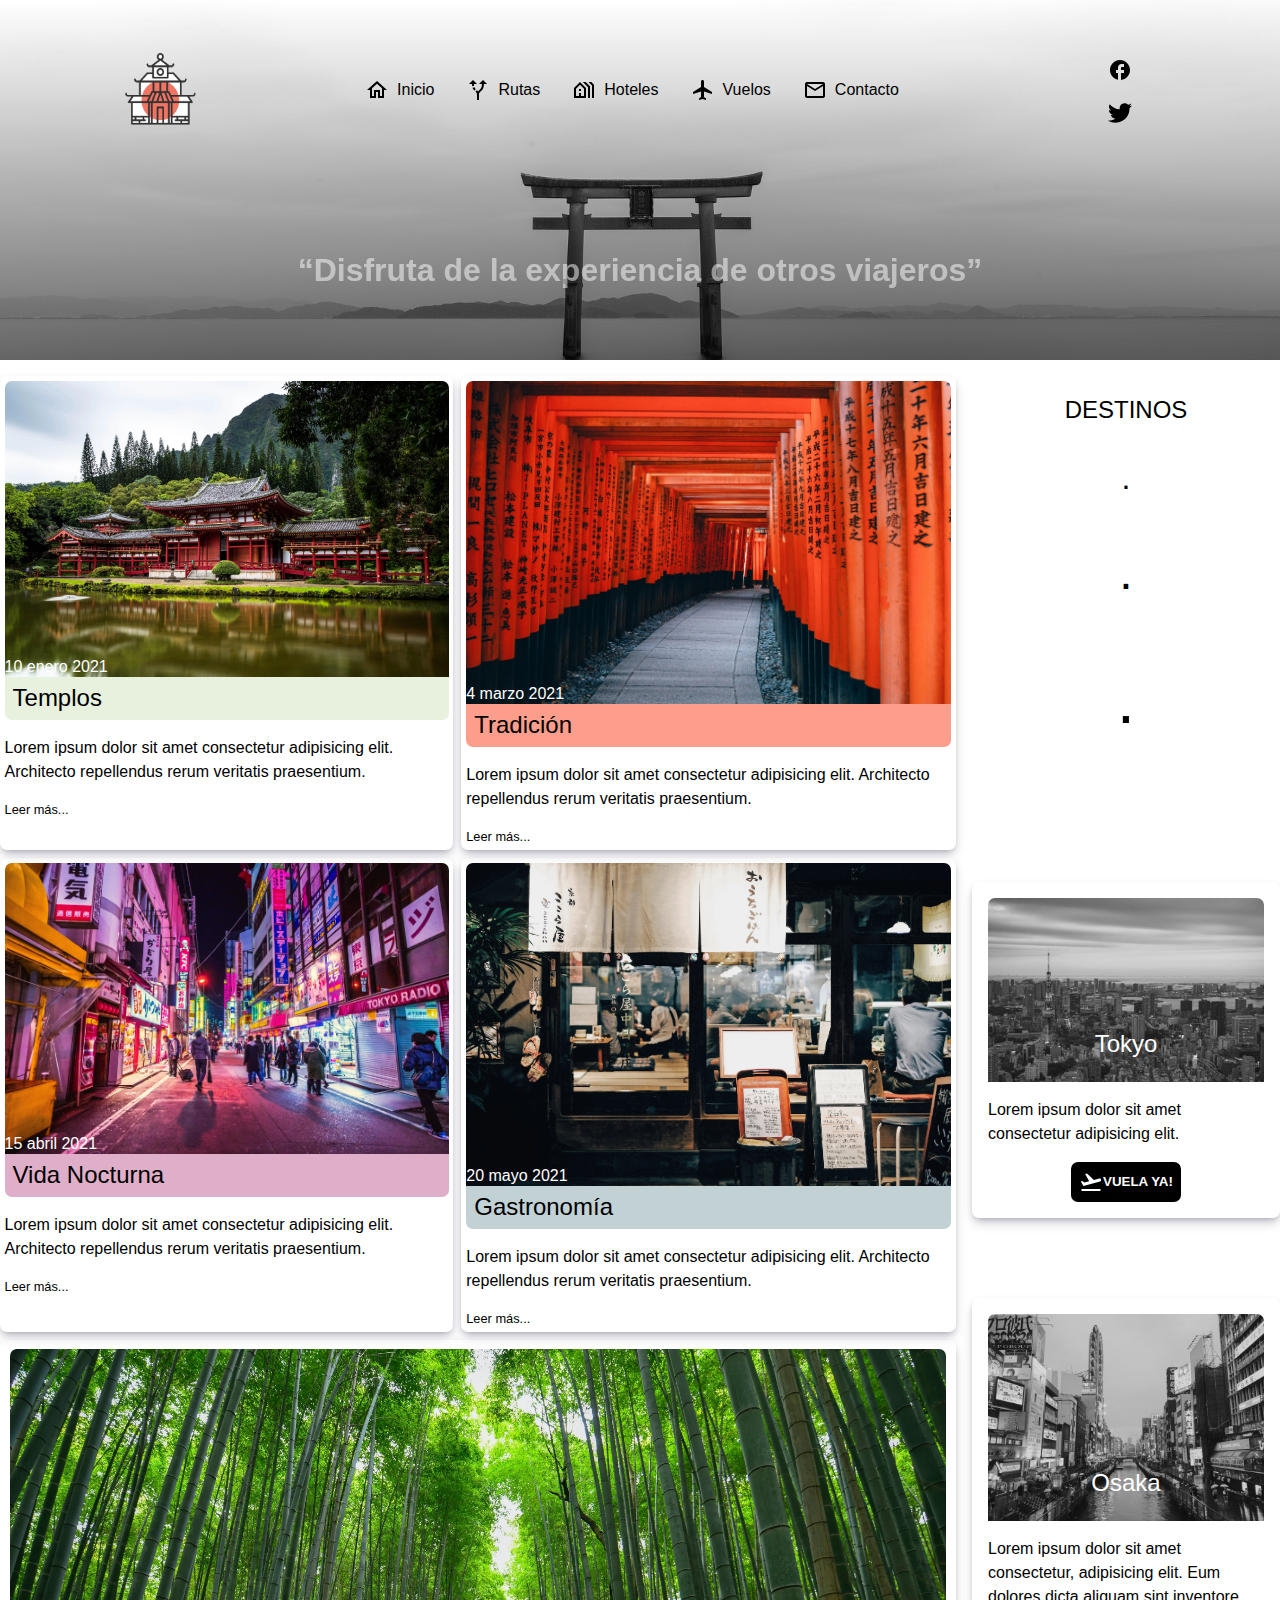
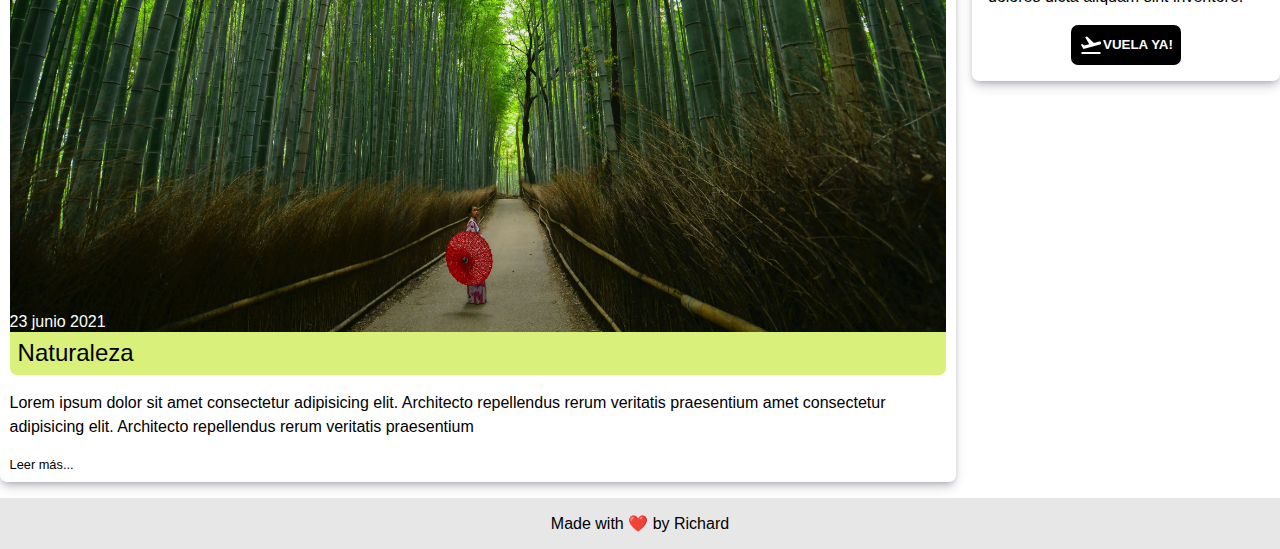
==== nivel-3/index.html @ 6fb0dcaf "almost finished, need to check article image sizes to make them even" ====
<!DOCTYPE html>
<html lang="en">
  <head>
    <meta charset="UTF-8" />
    <meta http-equiv="X-UA-Compatible" content="IE=edge" />
    <meta name="viewport" content="width=device-width, initial-scale=1.0" />
    <title>Japan Tourism</title>
    <link rel="stylesheet" href="styles.css" />
  </head>
  <body>
    <div class="headerhero-grid_container">
      <header>
        <div class="logo">
          <img src="./assets/logo.png" alt="website logo" />
        </div>
        <nav class="navigation-bar">
          <a href="#inicio"> <img src="./assets/home.svg" alt="" />Inicio</a>

          <a href="#rutas"> <img src="./assets/route.svg" alt="" />Rutas</a>
          <a href="#hoteles"> <img src="./assets/hotel.svg" alt="" />Hoteles</a>
          <a href="#vuelos"> <img src="./assets/flights.svg" alt="" />Vuelos</a>
          <a href="#contacto">
            <img src="./assets/email.svg" alt="" />Contacto</a
          >
        </nav>
        <div class="social-networks">
          <a href="#inicio"> <img src="./assets/facebook.svg" alt="" /> </a>

          <a href="#rutas"> <img src="./assets/twitter.svg" alt="" /></a>
        </div>
      </header>

      <div class="hero">
        <h1>“Disfruta de la experiencia de otros viajeros”</h1>
      </div>
    </div>
    <main>
      <section class="articles-section">
        <article>
          <div>
         <img src="./assets/articles/temple.webp" alt="" /> 

            <time>10 enero 2021</time>
          </div>
          <h2 class="temples">Templos</h2>
          <p>
            Lorem ipsum dolor sit amet consectetur adipisicing elit. Architecto
            repellendus rerum veritatis praesentium.
          </p>
          <span>Leer más...</span>
        </article>
        <article>
          <div>
        <img  src="./assets/articles/tradition.webp" alt="" /> 
            <time>4 marzo 2021</time>
          </div>
          <h2 class="tradition">Tradición</h2>
          <p>
            Lorem ipsum dolor sit amet consectetur adipisicing elit. Architecto
            repellendus rerum veritatis praesentium.
          </p>
          <span>Leer más...</span>
        </article>
        <article>
          <div>
  <img src="./assets/articles/nightlife.webp" alt="" /> 

            <time>15 abril 2021</time>
          </div>
          <h2 class="nightlife">Vida Nocturna</h2>
          <p>
            Lorem ipsum dolor sit amet consectetur adipisicing elit. Architecto
            repellendus rerum veritatis praesentium.
          </p>
          <span>Leer más...</span>
        </article>
        <article>
          <div>
     <img src="./assets/articles/food.webp" alt="" /> 

            <time>20 mayo 2021</time>
          </div>
          <h2 class="gastronomy">Gastronomía</h2>
          <p>
            Lorem ipsum dolor sit amet consectetur adipisicing elit. Architecto
            repellendus rerum veritatis praesentium.
          </p>
          <span>Leer más...</span>
        </article>
        <article>
          <div>
           <img class="natureImg" src="./assets/articles/nature.webp" alt="" /> 
            <time>23 junio 2021</time>
          </div>
          <h2 class="nature">Naturaleza</h2>
          <p>
            Lorem ipsum dolor sit amet consectetur adipisicing elit. Architecto
            repellendus rerum veritatis praesentium amet consectetur adipisicing
            elit. Architecto repellendus rerum veritatis praesentium
          </p>
          <span>Leer más...</span>
        </article>
      </section>
    </main>

      <aside class="articles-aside">
        <div>
        <h2>DESTINOS</h2>
        <p>.</p>
        <p>.</p>
        <p>.</p>

      </div>
        <article>
  
          <div>
         <img src="./assets/articles/tokyo.webp" alt="" /> 
          <h2>Tokyo</h2>
         
        </div>
        <p>Lorem ipsum dolor sit amet consectetur adipisicing elit. </p>
       <button><img src="assets/takeoffw.svg">VUELA YA!</button>
      </article>
       
        <article> <div>
         <img src="./assets/articles/osaka.webp" alt="" /> 
          <h2>Osaka</h2>
        </div>
        <p>Lorem ipsum dolor sit amet consectetur, adipisicing elit. Eum dolores dicta aliquam sint inventore.</p>
        <button><svg xmlns="http://www.w3.org/2000/svg" height="24px" viewBox="0 0 24 24" width="24px" fill="#FFFFFF"><path d="M0 0h24v24H0V0z" fill="none"/><path d="M2.5 19h19v2h-19v-2zm19.57-9.36c-.21-.8-1.04-1.28-1.84-1.06L14.92 10l-6.9-6.43-1.93.51 4.14 7.17-4.97 1.33-1.97-1.54-1.45.39 2.59 4.49L21 11.49c.81-.23 1.28-1.05 1.07-1.85z"/></svg>VUELA YA!</button>
      </aside>
   
    <footer><div class="footer">Made with ❤️ by Richard</div></footer>
  </body>
</html>
---- nivel-3/styles.css ----
body {
  font-family: -apple-system, BlinkMacSystemFont, 'Segoe UI', Roboto, Oxygen,
    Ubuntu, Cantarell, 'Open Sans', 'Helvetica Neue', sans-serif;
  padding: 0;
  margin: 0;
  box-sizing: border-box;
  display: grid;
  grid-template-columns: 1fr 1fr 1fr 1fr;
  grid-template-rows: auto;
  grid-template-areas:
    'headerhero headerhero headerhero headerhero'
    'main main main sidebar'
    'footer footer footer footer';
  gap: 1rem;
}

.headerhero-grid_container {
  min-height: 40vh;
  background-image: linear-gradient(
      0deg,
      rgba(0, 0, 0, 0.571),
      rgba(255, 0, 0, 0)
    ),
    url(./assets/cabecera.jpg);
  background-position: center;
  background-size: 100%;
  background-repeat: no-repeat;
  grid-area: headerhero;
  display: grid;
  grid-template-rows: 1fr 1fr;
  grid-template-columns: 1fr 1fr 1fr 1fr;
  grid-template-areas:
    'header header header header'
    'hero hero hero hero';
}

header {
  grid-area: header;
  display: grid;
  grid-template-columns: repeat(4, 1fr);
  grid-template-areas: 'logo nav nav social';
}

.logo {
  grid-area: logo;
  margin: auto;
}

.logo img {
  width: 5rem;
  height: 5rem;
}

.navigation-bar {
  margin: auto;
  grid-area: nav;
  display: flex;
  flex-wrap: wrap;
  justify-content: center;
}

.navigation-bar a {
  text-decoration: none;
  display: inline-flex;
  color: inherit;
  align-items: center;
  margin-right: 1rem;
  padding: 0.5rem;
  border-radius: 7px;
  transition: transform 0.5s ease-in-out, background 0.5s ease-in-out;
}

.navigation-bar a img {
  margin-right: 0.5rem;
}

.navigation-bar a:hover {
  background-color: rgba(255, 255, 255, 0.322);
  transform: scale(1.1);
}

.social-networks {
  grid-area: social;
  margin: auto;
  display: flex;
  flex-direction: column;
}

.social-networks a {
  text-decoration: none;
  color: inherit;
  display: flex;
  align-items: center;
  margin-top: 0.2rem;
  padding: 0.5rem;
  border-radius: 7px;
  transition: transform 0.5s ease-in-out, background 0.5s ease-in-out;
}

.social-networks a:hover {
  background-color: rgba(255, 255, 255, 0.322);
  transform: scale(1.1);
}

.hero {
  grid-area: hero;
  margin: auto;
}

.hero h1 {
  text-align: center;
  opacity: 50%;
  color: white;
}

main {
  grid-area: main;
}

article p {
  font-weight: 200;
  line-height: 1.5rem;
}

.articles-section {
  display: grid;
  grid-template-columns: 1fr 1fr 1fr 1fr;
  grid-template-columns: auto;
  grid-template-areas:
    'first first second second'
    'third third fourth fourth'
    'fifth fifth fifth fifth';
  gap: 0.5rem;
}

.articles-section article {
  box-shadow: rgba(50, 50, 93, 0.25) 0px 6px 12px -2px,
    rgba(0, 0, 0, 0.3) 0px 3px 7px -3px;
  border-radius: 7px;
  padding: 1%;
}

.articles-section article:nth-child(1) {
  grid-area: first;
}

.articles-section article div {
}

.articles-section article img {
  width: 100%;
  height: 100%;
  margin-bottom: -5px;
  border-radius: 7px 7px 0px 0px;
}

.articles-section article span {
  font-size: 0.8rem;
  cursor: pointer;
}

.articles-section article div {
  position: relative;
}

.articles-section article time {
  position: absolute;
  z-index: 1;
  bottom: 0;
  left: 0;
  color: white;

  font-weight: 200;
}

.articles-section article h2 {
  margin: 0;
  padding: 0;
  font-weight: 300;
  padding: 0.5rem;
  border-radius: 0px 0px 7px 7px;
}

.tradition {
  background-color: #f94a2789;
}

.temples {
  background-color: #cee3bc7c;
}

.nightlife {
  background-color: #c1609482;
}

.gastronomy {
  background-color: #7fa0a57b;
}

.nature {
  background-color: #b6e30085;
}

.articles-section article:nth-child(2) {
  grid-area: second;
}
.articles-section article:nth-child(3) {
  grid-area: third;
}
.articles-section article:nth-child(4) {
  grid-area: fourth;
}
.articles-section article:nth-child(5) {
  grid-area: fifth;
}
.articles-aside {
  grid-area: sidebar;
}

.articles-aside article {
  margin-top: 5rem;
  box-shadow: rgba(50, 50, 93, 0.25) 0px 6px 12px -2px,
    rgba(0, 0, 0, 0.3) 0px 3px 7px -3px;
  padding: 1rem;
  border-radius: 7px;
}

.articles-aside div {
  position: relative;
}

.articles-aside div {
  display: flex;
  flex-direction: column;
  justify-content: center;
  align-items: center;
}

.articles-aside div p {
  margin-top: 1rem;
}

.articles-aside div h2 {
  font-weight: 400;
}

.articles-aside div p:nth-child(2) {
  font-size: 2rem;
}
.articles-aside div p:nth-child(3) {
  font-size: 3rem;
}
.articles-aside div p:nth-child(4) {
  font-size: 4rem;
}

.articles-aside article img {
  border-radius: 7px 7px 0px 0px;

  max-width: 100%;
  max-height: 50%;
  filter: saturate(0);
  transition: filter 0.5s ease-in-out;
}

.articles-aside article img:hover {
  filter: saturate(1);
}

.articles-aside article h2 {
  position: absolute;
  bottom: 0;
  text-align: center;
  color: white;
  width: 100%;
  font-weight: 300;
  padding: 0.2rem;
}

.articles-aside article button {
  display: flex;
  align-items: center;
  margin: 0 auto;
  padding: 0.5rem;
  background-color: black;
  border-radius: 7px;
  border: none;
  color: white;
  font-weight: 700;
  margin-top: 1rem;
  cursor: pointer;
  transition: transform 0.4s ease-in-out;
}

.articles-aside article button:hover {
  transform: scale(1.2);
}

footer {
  grid-area: footer;
}

.footer {
  padding: 1rem;
  text-align: center;

  font-weight: 200;
  background-color: #c9c9c96f;
}

@media only screen and (max-width: 600px) {
  body {
    grid-template-areas:
      'headerhero headerhero headerhero headerhero'
      'main main main main'
      'sidebar sidebar sidebar sidebar'
      'footer footer footer footer';
  }
}

@media only screen and (max-device-width: 480px) {
  .articles-section {
    grid-template-areas:
      'first first first first'
      'second second second second'
      'third third third third'
      'fourth fourth fourth fourth'
      'fifth fifth fifth fifth';
  }

  .headerhero-grid_container {
  }

  header {
    grid-template-areas:
      'logo logo logo logo'
      'nav nav nav nav'
      'social social social social';
  }

  .social-networks {
    flex-direction: row;
  }

  .hero,
  .hero h1 {
    margin: 0px;
  }

  .hero h1 {
    font-size: 1.5rem;
    margin-top: 0.5rem;
  }
}
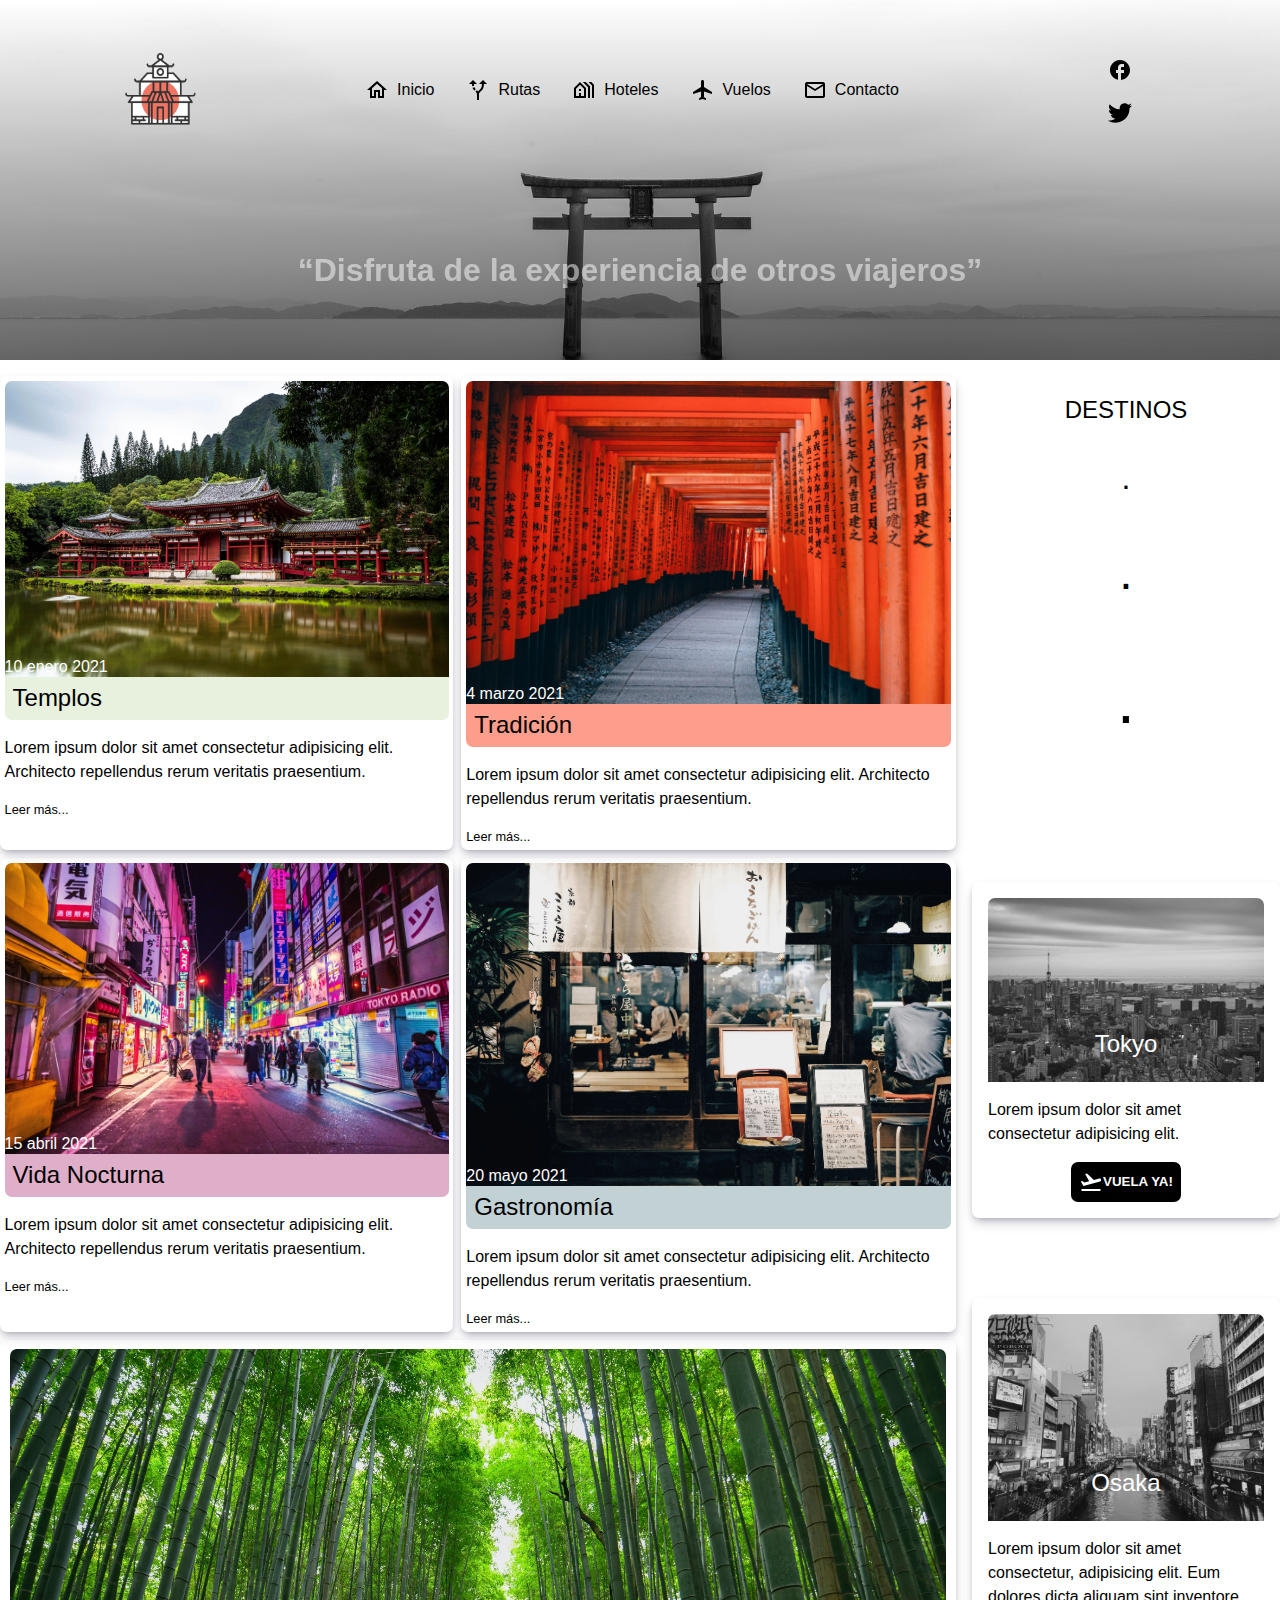
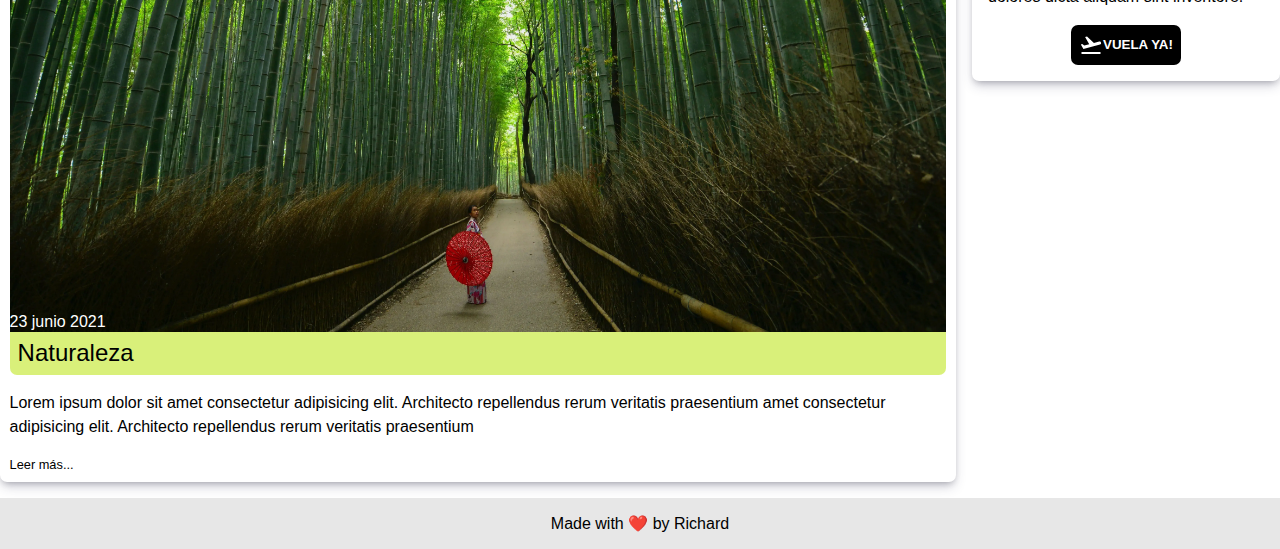
==== commit be2e804c: "finished third star" ====
--- a/nivel-3/index.html
+++ b/nivel-3/index.html
@@ -15,7 +15,6 @@
         </div>
         <nav class="navigation-bar">
           <a href="#inicio"> <img src="./assets/home.svg" alt="" />Inicio</a>
-
           <a href="#rutas"> <img src="./assets/route.svg" alt="" />Rutas</a>
           <a href="#hoteles"> <img src="./assets/hotel.svg" alt="" />Hoteles</a>
           <a href="#vuelos"> <img src="./assets/flights.svg" alt="" />Vuelos</a>
@@ -38,20 +37,22 @@
       <section class="articles-section">
         <article>
           <div>
-         <img src="./assets/articles/temple.webp" alt="" /> 
+            <img src="./assets/articles/temple.webp" alt="" />
 
             <time>10 enero 2021</time>
           </div>
           <h2 class="temples">Templos</h2>
-          <p>
-            Lorem ipsum dolor sit amet consectetur adipisicing elit. Architecto
-            repellendus rerum veritatis praesentium.
-          </p>
-          <span>Leer más...</span>
+          <div class="prueba">
+            <p>
+              Lorem ipsum dolor sit amet consectetur adipisicing elit.
+              Architecto repellendus rerum veritatis praesentium.
+            </p>
+            <span>Leer más...</span>
+          </div>
         </article>
         <article>
           <div>
-        <img  src="./assets/articles/tradition.webp" alt="" /> 
+            <img src="./assets/articles/tradition.webp" alt="" />
             <time>4 marzo 2021</time>
           </div>
           <h2 class="tradition">Tradición</h2>
@@ -63,7 +64,7 @@
         </article>
         <article>
           <div>
-  <img src="./assets/articles/nightlife.webp" alt="" /> 
+            <img src="./assets/articles/nightlife.webp" alt="" />
 
             <time>15 abril 2021</time>
           </div>
@@ -76,7 +77,7 @@
         </article>
         <article>
           <div>
-     <img src="./assets/articles/food.webp" alt="" /> 
+            <img src="./assets/articles/food.webp" alt="" />
 
             <time>20 mayo 2021</time>
           </div>
@@ -89,7 +90,8 @@
         </article>
         <article>
           <div>
-           <img class="natureImg" src="./assets/articles/nature.webp" alt="" /> 
+            <img class="natureImg" src="./assets/articles/nature.webp" alt="" />
+
             <time>23 junio 2021</time>
           </div>
           <h2 class="nature">Naturaleza</h2>
@@ -103,33 +105,34 @@
       </section>
     </main>
 
-      <aside class="articles-aside">
-        <div>
+    <aside class="articles-aside">
+      <div>
         <h2>DESTINOS</h2>
         <p>.</p>
         <p>.</p>
         <p>.</p>
+      </div>
+      <article>
+        <div>
+          <img src="./assets/articles/tokyo.webp" alt="" />
+          <h2>Tokyo</h2>
+        </div>
+        <p>Lorem ipsum dolor sit amet consectetur adipisicing elit.</p>
+        <button><img src="assets/takeoffw.svg" />VUELA YA!</button>
+      </article>
 
-      </div>
-        <article>
-  
-          <div>
-         <img src="./assets/articles/tokyo.webp" alt="" /> 
-          <h2>Tokyo</h2>
-         
-        </div>
-        <p>Lorem ipsum dolor sit amet consectetur adipisicing elit. </p>
-       <button><img src="assets/takeoffw.svg">VUELA YA!</button>
-      </article>
-       
-        <article> <div>
-         <img src="./assets/articles/osaka.webp" alt="" /> 
+      <article>
+        <div>
+          <img src="./assets/articles/osaka.webp" alt="" />
           <h2>Osaka</h2>
         </div>
-        <p>Lorem ipsum dolor sit amet consectetur, adipisicing elit. Eum dolores dicta aliquam sint inventore.</p>
-        <button><svg xmlns="http://www.w3.org/2000/svg" height="24px" viewBox="0 0 24 24" width="24px" fill="#FFFFFF"><path d="M0 0h24v24H0V0z" fill="none"/><path d="M2.5 19h19v2h-19v-2zm19.57-9.36c-.21-.8-1.04-1.28-1.84-1.06L14.92 10l-6.9-6.43-1.93.51 4.14 7.17-4.97 1.33-1.97-1.54-1.45.39 2.59 4.49L21 11.49c.81-.23 1.28-1.05 1.07-1.85z"/></svg>VUELA YA!</button>
-      </aside>
-   
+        <p>
+          Lorem ipsum dolor sit amet consectetur, adipisicing elit. Eum dolores
+          dicta aliquam sint inventore.
+        </p>
+        <button><img src="assets/takeoffw.svg" />VUELA YA!</button>
+      </article>
+    </aside>
     <footer><div class="footer">Made with ❤️ by Richard</div></footer>
   </body>
 </html>
--- a/nivel-3/styles.css
+++ b/nivel-3/styles.css
@@ -133,6 +133,10 @@
   gap: 0.5rem;
 }
 
+.prueba {
+  height: 100%;
+}
+
 .articles-section article {
   box-shadow: rgba(50, 50, 93, 0.25) 0px 6px 12px -2px,
     rgba(0, 0, 0, 0.3) 0px 3px 7px -3px;
@@ -144,12 +148,8 @@
   grid-area: first;
 }
 
-.articles-section article div {
-}
-
 .articles-section article img {
   width: 100%;
-  height: 100%;
   margin-bottom: -5px;
   border-radius: 7px 7px 0px 0px;
 }
@@ -161,6 +161,7 @@
 
 .articles-section article div {
   position: relative;
+  width: auto;
 }
 
 .articles-section article time {
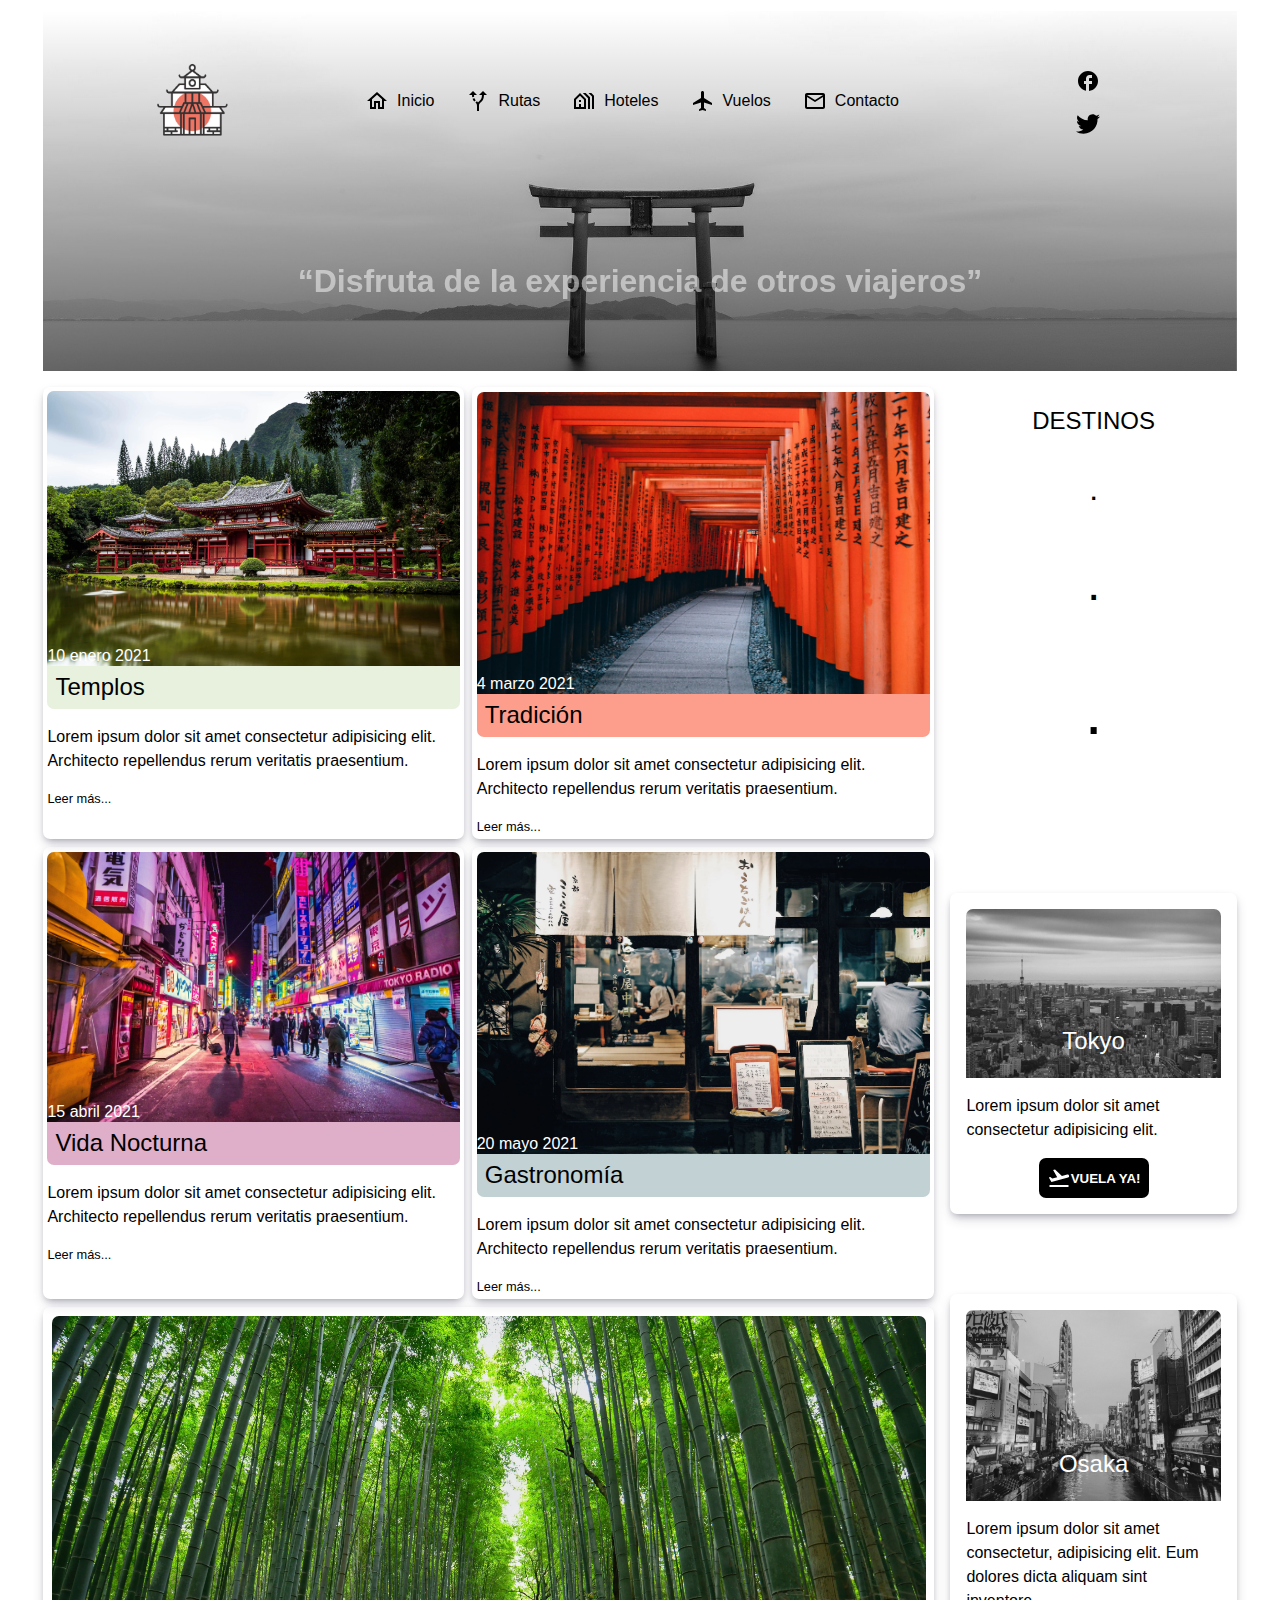
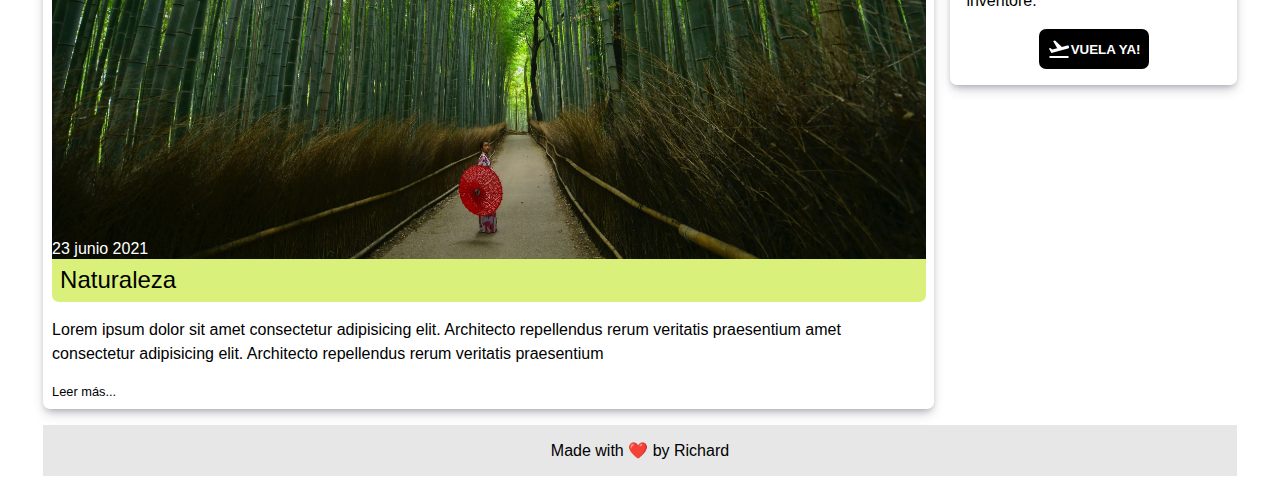
==== commit b60e3430: "container to whole web added" ====
--- a/nivel-3/index.html
+++ b/nivel-3/index.html
@@ -8,131 +8,142 @@
     <link rel="stylesheet" href="styles.css" />
   </head>
   <body>
-    <div class="headerhero-grid_container">
-      <header>
-        <div class="logo">
-          <img src="./assets/logo.png" alt="website logo" />
+    <div class="container">
+      <div class="headerhero-grid_container">
+        <header>
+          <div class="logo">
+            <img src="./assets/logo.png" alt="website logo" />
+          </div>
+          <nav class="navigation-bar">
+            <a href="#inicio"> <img src="./assets/home.svg" alt="" />Inicio</a>
+            <a href="#rutas"> <img src="./assets/route.svg" alt="" />Rutas</a>
+            <a href="#hoteles">
+              <img src="./assets/hotel.svg" alt="" />Hoteles</a
+            >
+            <a href="#vuelos">
+              <img src="./assets/flights.svg" alt="" />Vuelos</a
+            >
+            <a href="#contacto">
+              <img src="./assets/email.svg" alt="" />Contacto</a
+            >
+          </nav>
+          <div class="social-networks">
+            <a href="#inicio"> <img src="./assets/facebook.svg" alt="" /> </a>
+
+            <a href="#rutas"> <img src="./assets/twitter.svg" alt="" /></a>
+          </div>
+        </header>
+
+        <div class="hero">
+          <h1>“Disfruta de la experiencia de otros viajeros”</h1>
         </div>
-        <nav class="navigation-bar">
-          <a href="#inicio"> <img src="./assets/home.svg" alt="" />Inicio</a>
-          <a href="#rutas"> <img src="./assets/route.svg" alt="" />Rutas</a>
-          <a href="#hoteles"> <img src="./assets/hotel.svg" alt="" />Hoteles</a>
-          <a href="#vuelos"> <img src="./assets/flights.svg" alt="" />Vuelos</a>
-          <a href="#contacto">
-            <img src="./assets/email.svg" alt="" />Contacto</a
-          >
-        </nav>
-        <div class="social-networks">
-          <a href="#inicio"> <img src="./assets/facebook.svg" alt="" /> </a>
+      </div>
+      <main>
+        <section class="articles-section">
+          <article>
+            <div>
+              <img src="./assets/articles/temple.webp" alt="" />
 
-          <a href="#rutas"> <img src="./assets/twitter.svg" alt="" /></a>
-        </div>
-      </header>
-
-      <div class="hero">
-        <h1>“Disfruta de la experiencia de otros viajeros”</h1>
-      </div>
-    </div>
-    <main>
-      <section class="articles-section">
-        <article>
-          <div>
-            <img src="./assets/articles/temple.webp" alt="" />
-
-            <time>10 enero 2021</time>
-          </div>
-          <h2 class="temples">Templos</h2>
-          <div class="prueba">
+              <time>10 enero 2021</time>
+            </div>
+            <h2 class="temples">Templos</h2>
+            <div class="prueba">
+              <p>
+                Lorem ipsum dolor sit amet consectetur adipisicing elit.
+                Architecto repellendus rerum veritatis praesentium.
+              </p>
+              <span>Leer más...</span>
+            </div>
+          </article>
+          <article>
+            <div>
+              <img src="./assets/articles/tradition.webp" alt="" />
+              <time>4 marzo 2021</time>
+            </div>
+            <h2 class="tradition">Tradición</h2>
             <p>
               Lorem ipsum dolor sit amet consectetur adipisicing elit.
               Architecto repellendus rerum veritatis praesentium.
             </p>
             <span>Leer más...</span>
-          </div>
-        </article>
+          </article>
+          <article>
+            <div>
+              <img src="./assets/articles/nightlife.webp" alt="" />
+
+              <time>15 abril 2021</time>
+            </div>
+            <h2 class="nightlife">Vida Nocturna</h2>
+            <p>
+              Lorem ipsum dolor sit amet consectetur adipisicing elit.
+              Architecto repellendus rerum veritatis praesentium.
+            </p>
+            <span>Leer más...</span>
+          </article>
+          <article>
+            <div>
+              <img src="./assets/articles/food.webp" alt="" />
+
+              <time>20 mayo 2021</time>
+            </div>
+            <h2 class="gastronomy">Gastronomía</h2>
+            <p>
+              Lorem ipsum dolor sit amet consectetur adipisicing elit.
+              Architecto repellendus rerum veritatis praesentium.
+            </p>
+            <span>Leer más...</span>
+          </article>
+          <article>
+            <div>
+              <img
+                class="natureImg"
+                src="./assets/articles/nature.webp"
+                alt=""
+              />
+
+              <time>23 junio 2021</time>
+            </div>
+            <h2 class="nature">Naturaleza</h2>
+            <p>
+              Lorem ipsum dolor sit amet consectetur adipisicing elit.
+              Architecto repellendus rerum veritatis praesentium amet
+              consectetur adipisicing elit. Architecto repellendus rerum
+              veritatis praesentium
+            </p>
+            <span>Leer más...</span>
+          </article>
+        </section>
+      </main>
+
+      <aside class="articles-aside">
+        <div>
+          <h2>DESTINOS</h2>
+          <p>.</p>
+          <p>.</p>
+          <p>.</p>
+        </div>
         <article>
           <div>
-            <img src="./assets/articles/tradition.webp" alt="" />
-            <time>4 marzo 2021</time>
+            <img src="./assets/articles/tokyo.webp" alt="" />
+            <h2>Tokyo</h2>
           </div>
-          <h2 class="tradition">Tradición</h2>
-          <p>
-            Lorem ipsum dolor sit amet consectetur adipisicing elit. Architecto
-            repellendus rerum veritatis praesentium.
-          </p>
-          <span>Leer más...</span>
+          <p>Lorem ipsum dolor sit amet consectetur adipisicing elit.</p>
+          <button><img src="assets/takeoffw.svg" />VUELA YA!</button>
         </article>
+
         <article>
           <div>
-            <img src="./assets/articles/nightlife.webp" alt="" />
-
-            <time>15 abril 2021</time>
+            <img src="./assets/articles/osaka.webp" alt="" />
+            <h2>Osaka</h2>
           </div>
-          <h2 class="nightlife">Vida Nocturna</h2>
           <p>
-            Lorem ipsum dolor sit amet consectetur adipisicing elit. Architecto
-            repellendus rerum veritatis praesentium.
+            Lorem ipsum dolor sit amet consectetur, adipisicing elit. Eum
+            dolores dicta aliquam sint inventore.
           </p>
-          <span>Leer más...</span>
+          <button><img src="assets/takeoffw.svg" />VUELA YA!</button>
         </article>
-        <article>
-          <div>
-            <img src="./assets/articles/food.webp" alt="" />
-
-            <time>20 mayo 2021</time>
-          </div>
-          <h2 class="gastronomy">Gastronomía</h2>
-          <p>
-            Lorem ipsum dolor sit amet consectetur adipisicing elit. Architecto
-            repellendus rerum veritatis praesentium.
-          </p>
-          <span>Leer más...</span>
-        </article>
-        <article>
-          <div>
-            <img class="natureImg" src="./assets/articles/nature.webp" alt="" />
-
-            <time>23 junio 2021</time>
-          </div>
-          <h2 class="nature">Naturaleza</h2>
-          <p>
-            Lorem ipsum dolor sit amet consectetur adipisicing elit. Architecto
-            repellendus rerum veritatis praesentium amet consectetur adipisicing
-            elit. Architecto repellendus rerum veritatis praesentium
-          </p>
-          <span>Leer más...</span>
-        </article>
-      </section>
-    </main>
-
-    <aside class="articles-aside">
-      <div>
-        <h2>DESTINOS</h2>
-        <p>.</p>
-        <p>.</p>
-        <p>.</p>
-      </div>
-      <article>
-        <div>
-          <img src="./assets/articles/tokyo.webp" alt="" />
-          <h2>Tokyo</h2>
-        </div>
-        <p>Lorem ipsum dolor sit amet consectetur adipisicing elit.</p>
-        <button><img src="assets/takeoffw.svg" />VUELA YA!</button>
-      </article>
-
-      <article>
-        <div>
-          <img src="./assets/articles/osaka.webp" alt="" />
-          <h2>Osaka</h2>
-        </div>
-        <p>
-          Lorem ipsum dolor sit amet consectetur, adipisicing elit. Eum dolores
-          dicta aliquam sint inventore.
-        </p>
-        <button><img src="assets/takeoffw.svg" />VUELA YA!</button>
-      </article>
-    </aside>
-    <footer><div class="footer">Made with ❤️ by Richard</div></footer>
+      </aside>
+      <footer><div class="footer">Made with ❤️ by Richard</div></footer>
+    </div>
   </body>
 </html>
--- a/nivel-3/styles.css
+++ b/nivel-3/styles.css
@@ -1,8 +1,7 @@
-body {
+.container {
   font-family: -apple-system, BlinkMacSystemFont, 'Segoe UI', Roboto, Oxygen,
     Ubuntu, Cantarell, 'Open Sans', 'Helvetica Neue', sans-serif;
-  padding: 0;
-  margin: 0;
+  padding: 0.2rem;
   box-sizing: border-box;
   display: grid;
   grid-template-columns: 1fr 1fr 1fr 1fr;
@@ -12,6 +11,9 @@
     'main main main sidebar'
     'footer footer footer footer';
   gap: 1rem;
+  width: 100vw;
+  max-width: 1200px;
+  margin: auto;
 }
 
 .headerhero-grid_container {
@@ -310,7 +312,7 @@
 }
 
 @media only screen and (max-width: 600px) {
-  body {
+  .container {
     grid-template-areas:
       'headerhero headerhero headerhero headerhero'
       'main main main main'
